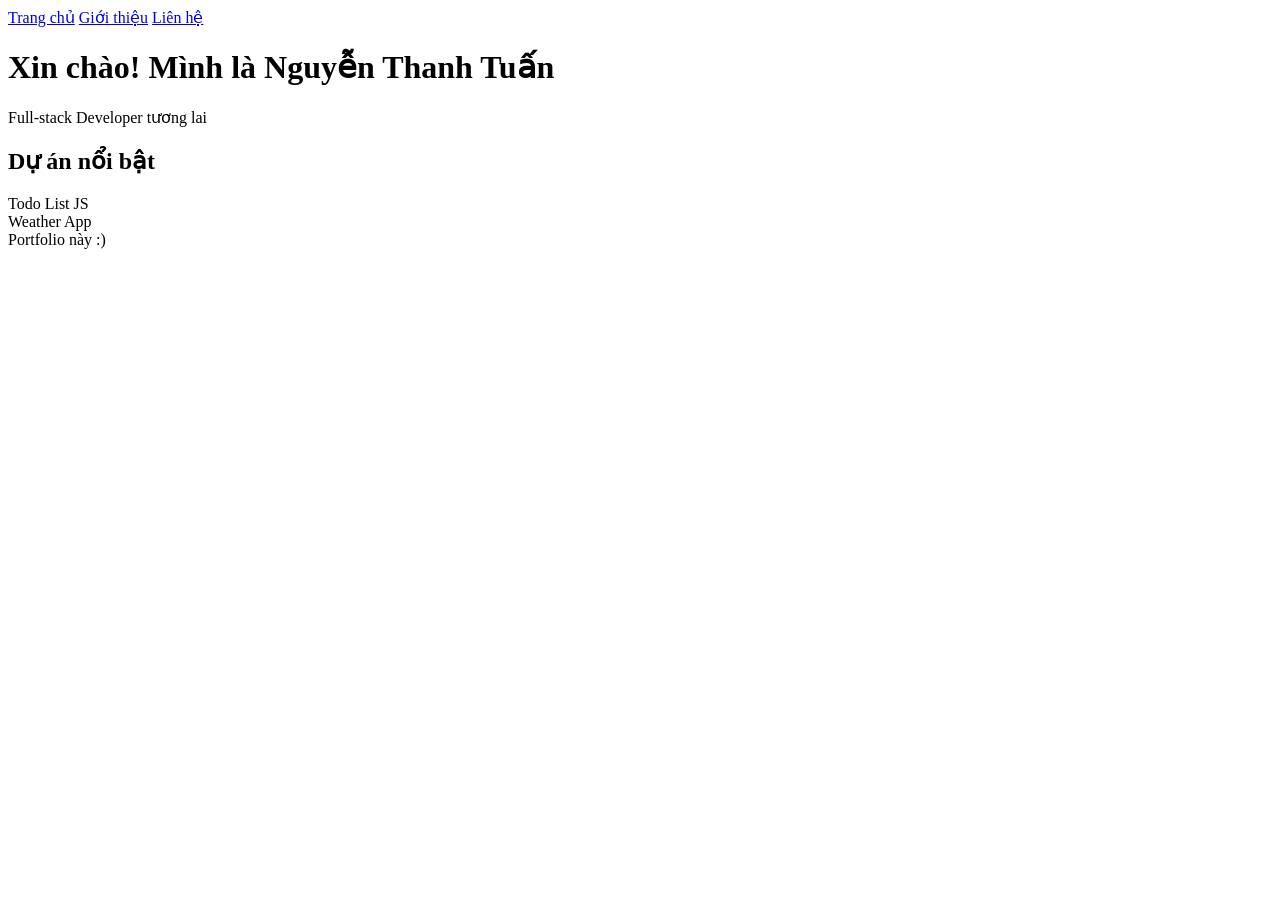
==== index.html @ 50094d8e "Add files via upload" ====
<!DOCTYPE html>
<html lang="vi">
<head>
    <meta charset="UTF-8">
    <meta name="viewport" content="width=device-width, initial-scale=1.0">
    <title>Nguyễn Thanh Tuấn - Portfolio</title>
    <link rel="stylesheet" href="css/style.css">
</head>
<body>
    <nav>
        <a href="index.html">Trang chủ</a>
        <a href="about.html">Giới thiệu</a>
        <a href="contact.html">Liên hệ</a>
    </nav>

    <header>
        <h1>Xin chào! Mình là Nguyễn Thanh Tuấn</h1>
        <p>Full-stack Developer tương lai</p>
    </header>

    <section>
        <h2>Dự án nổi bật</h2>
        <div class="project">Todo List JS</div>
        <div class="project">Weather App</div>
        <div class="project">Portfolio này :)</div>
    </section>

    <script src="js/script.js"></script>
</body>
</html>
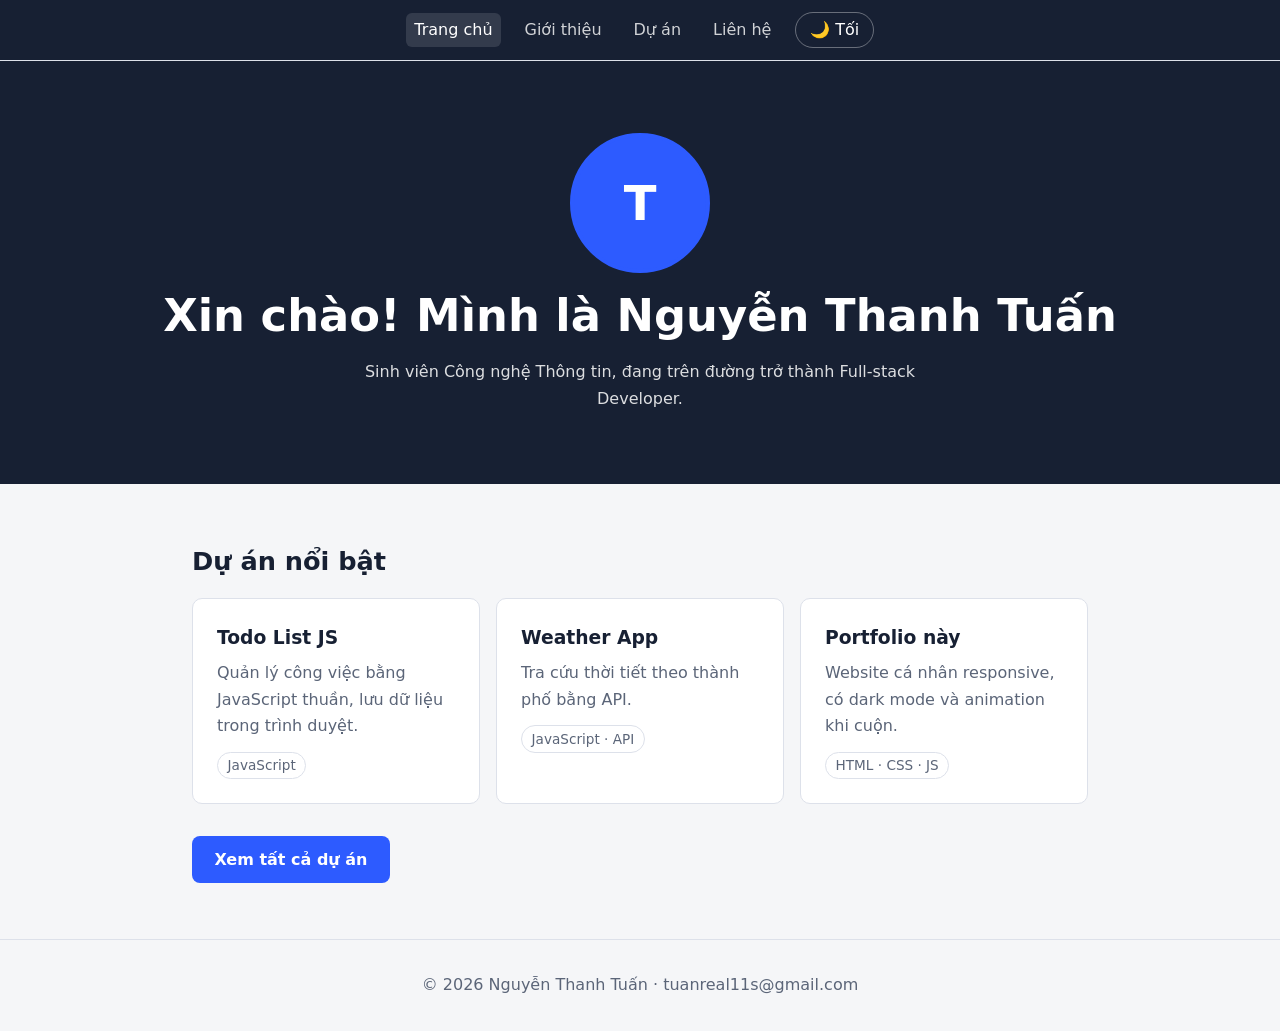
==== commit 94793019: "Add files via upload" ====
--- a/index.html
+++ b/index.html
@@ -1,30 +1,34 @@
 <!DOCTYPE html>
 <html lang="vi">
 <head>
-    <meta charset="UTF-8">
-    <meta name="viewport" content="width=device-width, initial-scale=1.0">
-    <title>Nguyễn Thanh Tuấn - Portfolio</title>
-    <link rel="stylesheet" href="css/style.css">
+  <meta charset="UTF-8">
+  <meta name="viewport" content="width=device-width, initial-scale=1.0">
+  <title>Trang chủ - Nguyễn Thanh Tuấn</title>
+  <link rel="stylesheet" href="css/style.css">
+  <script src="js/script.js"></script>
 </head>
 <body>
-    <nav>
-        <a href="index.html">Trang chủ</a>
-        <a href="about.html">Giới thiệu</a>
-        <a href="contact.html">Liên hệ</a>
-    </nav>
-
-    <header>
-        <h1>Xin chào! Mình là Nguyễn Thanh Tuấn</h1>
-        <p>Full-stack Developer tương lai</p>
-    </header>
-
-    <section>
-        <h2>Dự án nổi bật</h2>
-        <div class="project">Todo List JS</div>
-        <div class="project">Weather App</div>
-        <div class="project">Portfolio này :)</div>
-    </section>
-
-    <script src="js/script.js"></script>
+  <nav>
+    <a href="index.html" aria-current="page">Trang chủ</a>
+    <a href="about.html">Giới thiệu</a>
+    <a href="projects.html">Dự án</a>
+    <a href="contact.html">Liên hệ</a>
+    <button id="theme-toggle" type="button" aria-label="Chuyển chế độ sáng/tối">🌙 Tối</button>
+  </nav>
+  <header class="hero">
+    <img class="avatar" src="images/avatar.jpg" alt="Ảnh Nguyễn Thanh Tuấn" onerror="this.outerHTML='<div class=&quot;avatar&quot; aria-label=&quot;Ảnh đại diện&quot;>T</div>'">
+    <h1>Xin chào! Mình là Nguyễn Thanh Tuấn</h1>
+    <p>Sinh viên Công nghệ Thông tin, đang trên đường trở thành Full-stack Developer.</p>
+  </header>
+  <main>
+    <h2 class="reveal">Dự án nổi bật</h2>
+    <div class="grid">
+      <article class="card reveal"><h3>Todo List JS</h3><p>Quản lý công việc bằng JavaScript thuần, lưu dữ liệu trong trình duyệt.</p><span class="tag">JavaScript</span></article>
+      <article class="card reveal"><h3>Weather App</h3><p>Tra cứu thời tiết theo thành phố bằng API.</p><span class="tag">JavaScript · API</span></article>
+      <article class="card reveal"><h3>Portfolio này</h3><p>Website cá nhân responsive, có dark mode và animation khi cuộn.</p><span class="tag">HTML · CSS · JS</span></article>
+    </div>
+    <p class="reveal" style="margin-top:1.5rem"><a class="btn" href="projects.html">Xem tất cả dự án</a></p>
+  </main>
+  <footer>© 2026 Nguyễn Thanh Tuấn · tuanreal11s@gmail.com</footer>
 </body>
 </html>
--- a/css/style.css
+++ b/css/style.css
@@ -0,0 +1,34 @@
+:root{--bg:#f5f6f8;--surface:#fff;--text:#172033;--muted:#5b6578;--line:#dde1ea;--accent:#2d5bff;--accent-ink:#fff;--hero:#172033;--hero-text:#fff}
+[data-theme="dark"]{--bg:#0f1420;--surface:#171e2e;--text:#e8ecf5;--muted:#9aa5ba;--line:#2a3348;--accent:#7aa2ff;--accent-ink:#0f1420;--hero:#0a0e17;--hero-text:#e8ecf5}
+*{margin:0;padding:0;box-sizing:border-box}
+html{scroll-behavior:smooth}
+body{font-family:'Segoe UI',system-ui,sans-serif;line-height:1.65;background:var(--bg);color:var(--text);transition:background .3s,color .3s}
+a{color:var(--accent)}
+:focus-visible{outline:3px solid var(--accent);outline-offset:2px}
+nav{position:sticky;top:0;z-index:10;display:flex;flex-wrap:wrap;align-items:center;justify-content:center;gap:.25rem 1rem;padding:.75rem 1rem;background:var(--hero);border-bottom:1px solid var(--line)}
+nav a{color:var(--hero-text);text-decoration:none;padding:.25rem .5rem;border-radius:6px;opacity:.8}
+nav a:hover,nav a[aria-current="page"]{opacity:1;background:rgba(255,255,255,.12)}
+#theme-toggle{cursor:pointer;border:1px solid rgba(255,255,255,.35);background:transparent;color:var(--hero-text);border-radius:999px;padding:.25rem .85rem;font:inherit}
+#theme-toggle:hover{background:rgba(255,255,255,.12)}
+header.hero{display:flex;flex-direction:column;align-items:center;gap:1rem;text-align:center;padding:3rem 1.25rem;background:var(--hero);color:var(--hero-text)}
+.avatar{width:140px;height:140px;border-radius:50%;object-fit:cover;border:4px solid var(--accent);background:var(--accent);color:var(--accent-ink);display:grid;place-items:center;font-size:3rem;font-weight:700}
+header.hero h1{font-size:clamp(1.6rem,6vw,2.8rem);line-height:1.2}
+header.hero p{opacity:.85;max-width:36rem}
+.btn{display:inline-block;margin-top:.5rem;padding:.65rem 1.4rem;border:0;border-radius:8px;background:var(--accent);color:var(--accent-ink);font:inherit;font-weight:600;text-decoration:none;cursor:pointer}
+.btn:hover{filter:brightness(1.1)}
+main{padding:2.5rem 1.25rem;max-width:960px;margin:0 auto}
+h2{font-size:1.6rem;margin-bottom:1rem}
+.card{background:var(--surface);border:1px solid var(--line);border-radius:10px;padding:1.5rem}
+.grid{display:grid;grid-template-columns:1fr;gap:1rem}
+.card h3{margin-bottom:.4rem}
+.card p{color:var(--muted)}
+.tag{display:inline-block;margin-top:.75rem;font-size:.85rem;padding:.1rem .6rem;border:1px solid var(--line);border-radius:999px;color:var(--muted)}
+form{display:grid;gap:1rem;max-width:560px}
+label{display:grid;gap:.35rem;font-weight:600}
+input,textarea{font:inherit;padding:.65rem .8rem;border:1px solid var(--line);border-radius:8px;background:var(--surface);color:var(--text)}
+footer{text-align:center;padding:2rem 1rem;color:var(--muted);border-top:1px solid var(--line)}
+.reveal{opacity:0;transform:translateY(24px);transition:opacity .6s ease,transform .6s ease}
+.reveal.show{opacity:1;transform:none}
+@media(min-width:600px){.grid{grid-template-columns:repeat(2,1fr)}}
+@media(min-width:900px){.grid{grid-template-columns:repeat(3,1fr)}header.hero{padding:4.5rem 2rem}main{padding:3.5rem 2rem}}
+@media(prefers-reduced-motion:reduce){.reveal{opacity:1;transform:none;transition:none}html{scroll-behavior:auto}}
